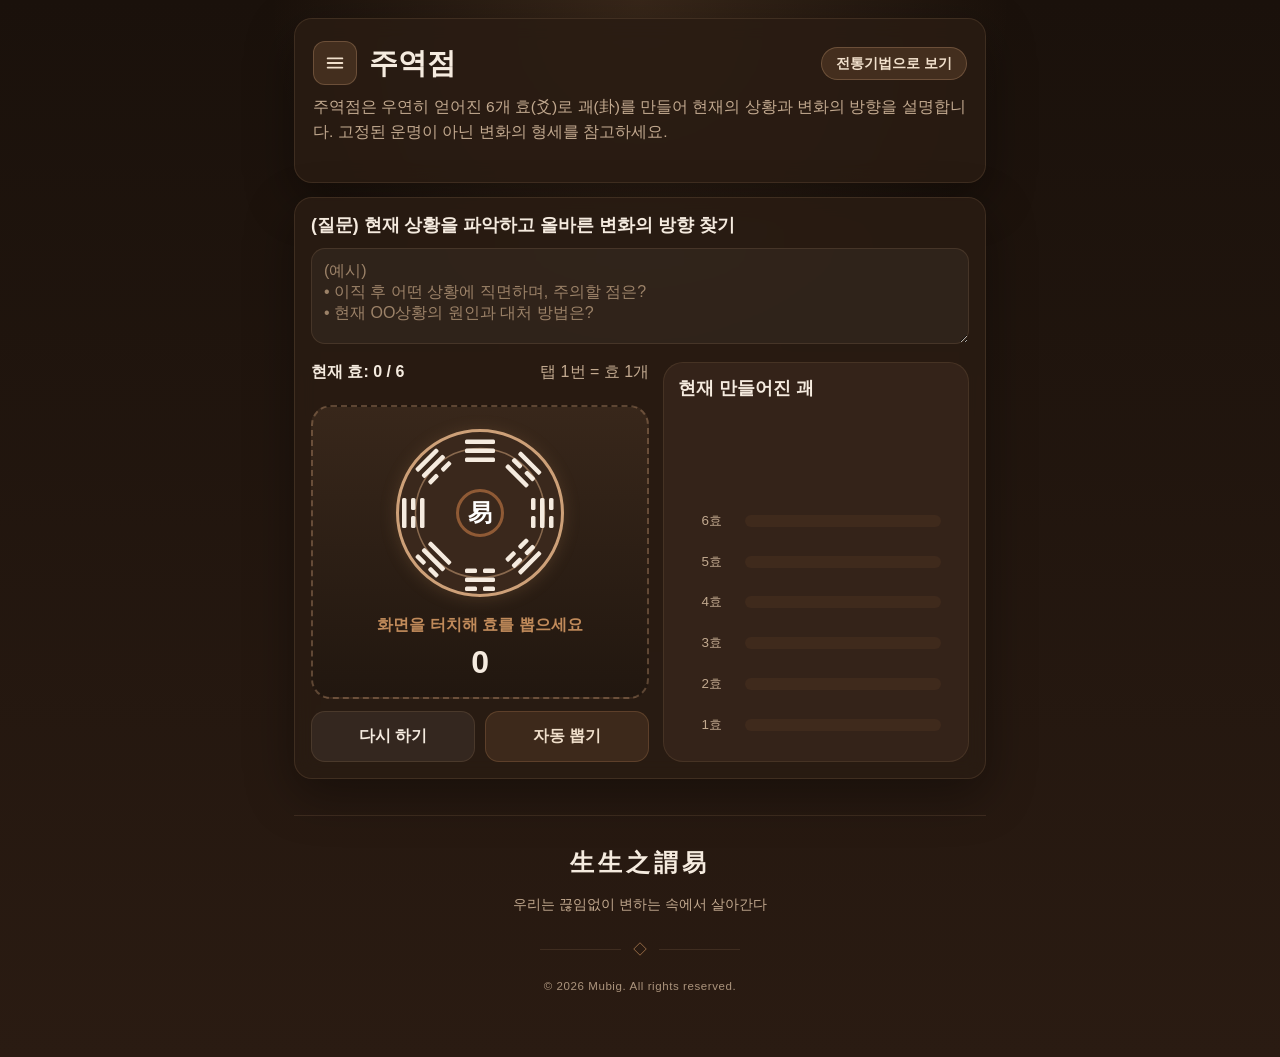
==== index.html @ 2fd38ab7 "Add files via upload" ====
<!DOCTYPE html>
<html lang="ko" data-title-key="doc.title.index"><head>
  <meta charset="UTF-8">
  <meta name="viewport" content="width=device-width, initial-scale=1.0">
<!-- Google tag (gtag.js) -->
<script async src="https://www.googletagmanager.com/gtag/js?id=G-5CH5ZKEJT8"></script>
<script>
  window.dataLayer = window.dataLayer || [];
  function gtag(){dataLayer.push(arguments);}
  gtag('js', new Date());

  gtag('config', 'G-5CH5ZKEJT8');
</script>
  <meta property="og:type" content="website">
  <meta property="og:title" content="주역점">
  <meta property="og:description" content="주역점으로 현재 상황과 변화의 방향을 살펴보세요.">
  <meta property="og:image" content="512.png">
  <meta name="theme-color" content="#1a110b">
  <meta name="description" content="주역점으로 현재 상황과 변화의 방향을 살펴보세요." data-i18n-content="doc.desc">
  <link rel="manifest" href="manifest.webmanifest">
  <link rel="icon" type="image/png" sizes="192x192" href="192.png">
  <link rel="apple-touch-icon" href="192.png">
  <meta name="apple-mobile-web-app-capable" content="yes">
  <meta name="apple-mobile-web-app-status-bar-style" content="black-translucent">
  <script src="init.js"></script>
  <title>주역점 앱</title>
  <link rel="stylesheet" href="style.css">
</head>
<body>
  <aside id="pwaInstallBanner" aria-label="앱 설치" data-i18n-aria="pwa.aria" style="display:none; margin:12px auto; padding:12px 14px; max-width:900px; border:1px solid #8f5a35; border-radius:12px; background:#2b1d13; color:#f5ebdf;">
    <div style="display:flex; align-items:center; gap:12px; flex-wrap:wrap;">
      <div style="flex:1; min-width:180px;">
        <strong data-i18n="pwa.title">주역점 앱 설치</strong>
        <div id="pwaInstallMessage" data-i18n="pwa.msg.default" style="font-size:.9rem; margin-top:4px;">홈 화면에 추가하면 앱처럼 빠르게 열 수 있습니다.</div>
      </div>
      <button type="button" id="pwaInstallButton" data-i18n="pwa.install" style="padding:9px 13px; border:0; border-radius:8px; background:#cda078; color:#1a110b; font-weight:700;">설치하기</button>
      <button type="button" id="pwaInstallClose" aria-label="설치 안내 닫기" data-i18n-aria="pwa.closeAria" data-i18n="pwa.close" style="padding:8px 10px; border:1px solid #8f5a35; border-radius:8px; background:transparent; color:#f5ebdf;">닫기</button>
    </div>
  </aside>
  <div class="app">
    <section class="hero">
      <div class="header-top">
        <div class="header-left">
          <button type="button" class="menu-btn" id="menuBtn" aria-label="메뉴 열기" data-i18n-aria="menu.open">
            <svg viewBox="0 0 24 24" aria-hidden="true" focusable="false"><path d="M4 7h16M4 12h16M4 17h16"/></svg>
          </button>
          <h1 data-i18n="app.name">주역점</h1>
        </div>
        <a href="original.html" class="top-link" data-i18n="nav.toOriginal">전통기법으로 보기</a>
      </div>
      <p class="sub" data-i18n="app.sub">주역점은 우연히 얻어진 6개 효(爻)로 괘(卦)를 만들어 현재의 상황과 변화의 방향을 설명합니다. 고정된 운명이 아닌 변화의 형세를 참고하세요.</p>
    </section>

    <section class="card controls layout">
      <div>
        <h2 data-i18n="q.heading">(질문) 현재 상황을 파악하고 올바른 변화의 방향 찾기</h2>
        <textarea id="question" data-i18n-placeholder="q.placeholder" placeholder="(예시)&#10;• 이직 후 어떤 상황에 직면하며, 주의할 점은?&#10;• 현재 OO상황의 원인과 대처 방법은?"></textarea>
      </div>
      <div class="draw-layout">
        <div class="draw-panel">
          <div class="progress">
            <strong id="progressText">현재 효: 0 / 6</strong>
            <span class="muted" id="tapInfo">탭 1번 = 효 1개</span>
          </div>
          <div id="tapZone" class="tap-zone" role="button" tabindex="0" aria-label="효 뽑기 탭 영역" data-i18n-aria="tap.aria">
            <div class="tap-instruction">
              <svg class="bagua-graphic" viewBox="0 0 120 120" role="img" aria-label="팔괘 이미지" data-i18n-aria="bagua.aria" xmlns="http://www.w3.org/2000/svg" focusable="false">
                <circle cx="60" cy="60" r="55" fill="#3a281c" stroke="#cda078" stroke-width="2"></circle>
                <circle cx="60" cy="60" r="43" fill="none" stroke="#cda078" stroke-opacity=".55" stroke-width="1"></circle>
                <g fill="#f5ebdf">
                  <g transform="translate(60 17)"><rect x="-10" y="-6" width="20" height="3" rx="1"></rect><rect x="-10" y="0" width="20" height="3" rx="1"></rect><rect x="-10" y="6" width="20" height="3" rx="1"></rect></g>
                  <g transform="translate(90 30) rotate(45)"><rect x="-10" y="-6" width="20" height="3" rx="1"></rect><rect x="-10" y="0" width="8" height="3" rx="1"></rect><rect x="2" y="0" width="8" height="3" rx="1"></rect><rect x="-10" y="6" width="20" height="3" rx="1"></rect></g>
                  <g transform="translate(103 60) rotate(90)"><rect x="-10" y="-6" width="8" height="3" rx="1"></rect><rect x="2" y="-6" width="8" height="3" rx="1"></rect><rect x="-10" y="0" width="20" height="3" rx="1"></rect><rect x="-10" y="6" width="8" height="3" rx="1"></rect><rect x="2" y="6" width="8" height="3" rx="1"></rect></g>
                  <g transform="translate(90 90) rotate(135)"><rect x="-10" y="-6" width="20" height="3" rx="1"></rect><rect x="-10" y="0" width="8" height="3" rx="1"></rect><rect x="2" y="0" width="8" height="3" rx="1"></rect><rect x="-10" y="6" width="8" height="3" rx="1"></rect><rect x="2" y="6" width="8" height="3" rx="1"></rect></g>
                  <g transform="translate(60 103)"><rect x="-10" y="-6" width="8" height="3" rx="1"></rect><rect x="2" y="-6" width="8" height="3" rx="1"></rect><rect x="-10" y="0" width="20" height="3" rx="1"></rect><rect x="-10" y="6" width="8" height="3" rx="1"></rect><rect x="2" y="6" width="8" height="3" rx="1"></rect></g>
                  <g transform="translate(30 90) rotate(45)"><rect x="-10" y="-6" width="20" height="3" rx="1"></rect><rect x="-10" y="0" width="20" height="3" rx="1"></rect><rect x="-10" y="6" width="8" height="3" rx="1"></rect><rect x="2" y="6" width="8" height="3" rx="1"></rect></g>
                  <g transform="translate(17 60) rotate(90)"><rect x="-10" y="-6" width="20" height="3" rx="1"></rect><rect x="-10" y="0" width="8" height="3" rx="1"></rect><rect x="2" y="0" width="8" height="3" rx="1"></rect><rect x="-10" y="6" width="20" height="3" rx="1"></rect></g>
                  <g transform="translate(30 30) rotate(135)"><rect x="-10" y="-6" width="8" height="3" rx="1"></rect><rect x="2" y="-6" width="8" height="3" rx="1"></rect><rect x="-10" y="0" width="20" height="3" rx="1"></rect><rect x="-10" y="6" width="20" height="3" rx="1"></rect></g>
                </g>
                <circle cx="60" cy="60" r="15" fill="#3a281c" stroke="#8f5a35" stroke-width="2"></circle>
                <text x="60" y="65" text-anchor="middle" fill="#ffffff" font-family="serif" font-size="16" font-weight="700">易</text>
              </svg>
              <div data-i18n="tap.hint">화면을 터치해 효를 뽑으세요</div>
              <div class="tap-count" id="tapCount">0</div>
            </div>
          </div>
          <div id="livePreview" class="section-block" style="display:none;">
            <h3 data-i18n="live.heading">내가 뽑은 효</h3>
            <div id="liveLinePreview" class="iching-line" style="min-height:28px;"></div>
            <p id="liveLineText" class="sub" style="margin-top:8px;"></p>
          </div>
          <div class="btn-row">
            <button class="ghost" id="resetBtn" data-i18n="btn.reset">다시 하기</button>
            <button class="secondary" id="autoBtn" data-i18n="btn.auto">자동 뽑기</button>
          </div>
        </div>

        <div class="stack-panel">
          <h2 data-i18n="stack.heading">현재 만들어진 괘</h2>
          <div id="hexagramStack" class="hexagram-stack"></div>
        </div>
      </div>
    </section>

    <section class="card hidden" id="resultCard" style="margin-top:14px;">
      <div class="result-title">
        <p class="saved-banner hidden" id="savedBanner"></p>
        <span class="badge" id="resultBadge"></span>
        <h2 id="hexagramName"></h2>
        <p class="trigram-note" id="trigramNote"></p>
        <p class="keyword" id="hexagramKeyword"></p>
        <p class="sub" id="resultIntro"></p>
      </div>

      <p class="term-note" data-i18n-html="result.termNote">
        <b>본괘</b>는 지금의 모습, <b>지괘</b>는 변화 후의 모습입니다.
        <b>바뀌는 효</b>는 붉게 표시된 자리이며, 아래에서부터 1효·2효…로 셉니다.
      </p>
      <div class="hex-compare" id="hexCompare"></div>

      <p class="lang-note hidden" id="langNote" data-i18n="result.langNote"></p>
      <div class="result-stack">
        <div class="section-block">
          <h3 data-i18n="result.core">핵심 해석</h3>
          <p id="coreReading"></p>
        </div>
        <div class="section-block">
          <h3 data-i18n="result.example">이런 경우라면</h3>
          <p id="exampleQuestion" class="question-echo"></p>
          <p id="exampleText"></p>
        </div>
        <div class="section-block">
          <h3 data-i18n="result.situation">지금 상황에서의 의미</h3>
          <p id="situationMeaning"></p>
        </div>
        <div class="section-block">
          <h3 data-i18n="result.change">변화의 방향</h3>
          <div id="changeText" class="change-text"></div>
        </div>
        <div class="section-block">
          <h3 data-i18n="result.todo">지금 해볼 일</h3>
          <ul id="actionList"></ul>
          <details class="more">
            <summary data-i18n="result.moreTips">생활 속 적용 팁 더 보기</summary>
            <ul id="practicalList"></ul>
          </details>
        </div>
      </div>
      <div class="result-actions">
        <button type="button" class="secondary" id="saveBtn" data-i18n="result.save">보관함에 저장</button>
      </div>
      <p class="disclaimer" data-i18n="result.disclaimer">이 풀이는 미래를 맞히는 예언이 아니라, 지금의 상황과 마음가짐을 정리해 보는 참고 자료입니다. 중요한 결정은 사실과 조언을 함께 확인하세요.</p>
    </section>

<footer class="author-footer">
  <p class="footer-motto">生生之謂易</p>

  <p class="footer-description" data-i18n="footer.desc">
    우리는 끊임없이 변하는 속에서 살아간다
  </p>

  <div class="footer-divider" aria-hidden="true">
    <span>◇</span>
  </div>

  <p class="footer-copyright">
    © 2026 Mubig. All rights reserved.
  </p>
</footer>

  </div>

  <script src="hexagrams.js"></script>
  <script src="hexagrams_en.js"></script>
  <script src="i18n.js"></script>
  <script src="store.js"></script>
  <script src="core.js"></script>
  <script src="menu.js"></script>
  <script src="index.js"></script>
  <script src="pwa-install.js"></script>
</body></html>
---- style.css ----
:root {
  --bg: #1a110b;
  --bg-2: #2a1b12;
  --card: rgba(42,28,19,0.88);
  --card-2: rgba(54,37,26,0.94);
  --text: #f5ebdf;
  --sub: #c2a98f;
  --accent: #c08a5a;
  --accent-2: #8f5a35;
  --line: #ecdcc8;
  --yang: #f5ebdf;
  --yin: #1a110b;
  --shadow: 0 16px 48px rgba(0, 0, 0, 0.35);
  --radius: 18px;
  --soft-text: #f0dfcb;
  --change: #ff8da1;
  --surface: #2a1b12;
  --block-bg: rgba(255,255,255,0.04);
  --ghost-bg: rgba(255,255,255,0.06);
  --border: rgba(205,160,120,0.14);
  --placeholder: #9c8268;
  --focus: #f0dfcb;
  --overlay: rgba(0,0,0,0.55);
  color-scheme: dark;
}

:root[data-theme="light"] {
  --bg: #f7f0e6;
  --bg-2: #efe3d3;
  --card: rgba(255,253,249,0.94);
  --card-2: rgba(250,243,234,0.98);
  --text: #2c1e13;
  --sub: #6b5440;
  --accent: #8f5426;
  --accent-2: #6f3f1b;
  --line: #4a3524;
  --yang: #3d2a1a;
  --yin: #f7f0e6;
  --shadow: 0 10px 30px rgba(90,60,30,0.14);
  --soft-text: #5b3a1e;
  --change: #d03a57;
  --surface: #fbf6ee;
  --block-bg: rgba(120,80,40,0.06);
  --ghost-bg: rgba(120,80,40,0.07);
  --border: rgba(120,80,40,0.2);
  --placeholder: #9a8570;
  --focus: #6f3f1b;
  --overlay: rgba(30,20,10,0.45);
  color-scheme: light;
}

* { box-sizing: border-box; }

body {
  margin: 0;
  font-family: -apple-system, BlinkMacSystemFont, "Segoe UI", Roboto, "Noto Sans KR", sans-serif;
  background:
    radial-gradient(circle at top, rgba(192,138,90, 0.18), transparent 30%),
    linear-gradient(180deg, var(--bg) 0%, var(--bg-2) 100%);
  color: var(--text);
  min-height: 100vh;
  -webkit-tap-highlight-color: transparent;
}

.app {
  max-width: 720px;
  margin: 0 auto;
  padding: 18px 14px 42px;
}

.hero, .card {
  background: var(--card);
  backdrop-filter: blur(10px);
  border: 1px solid var(--border);
  border-radius: var(--radius);
  box-shadow: var(--shadow);
}

.hero {
  padding: 22px 18px;
  margin-bottom: 14px;
}

.header-top {
  display: flex;
  justify-content: space-between;
  align-items: center;
}

.top-link {
  color: var(--soft-text);
  background: rgba(192,138,90, 0.18);
  border: 1px solid rgba(205,160,120, 0.3);
  padding: 6px 14px;
  border-radius: 20px;
  text-decoration: none;
  font-size: 0.9rem;
  font-weight: 700;
  transition: background 0.2s, border-color 0.2s;
}

.top-link:hover {
  background: rgba(192,138,90, 0.35);
  border-color: rgba(205,160,120, 0.6);
}

h1, h2, h3 {
  margin: 0;
  line-height: 1.35;
}

h1 { font-size: 1.8rem; }
h2 { font-size: 1.1rem; margin-bottom: 10px; }
h3 { font-size: 1rem; margin-bottom: 8px; }

.sub {
  color: var(--sub);
  margin-top: 10px;
  font-size: 0.97rem;
  line-height: 1.6;
}

.grid {
  display: grid;
  gap: 14px;
}

.card { padding: 16px; }

.controls {
  display: grid;
  gap: 12px;
}

.tap-zone {
  --text: #f5ebdf; --sub: #c2a98f; --accent: #c08a5a; --soft-text: #f0dfcb;
  position: relative;
  border: 2px dashed rgba(205,160,120, 0.35);
  border-radius: 20px;
  min-height: 220px;
  display: flex;
  align-items: center;
  justify-content: center;
  text-align: center;
  padding: 16px;
  color: var(--accent);
  font-weight: 700;
  background: linear-gradient(180deg, rgba(58,40,28,0.95), rgba(34,23,16,0.95));
  overflow: hidden;
  user-select: none;
}

.tap-zone.active {
  transform: scale(0.995);
  background: linear-gradient(180deg, rgba(76,53,37,1), rgba(52,36,25,1));
}

.tap-instruction {
  display: flex;
  flex-direction: column;
  gap: 8px;
}

.tap-count {
  font-size: 2rem;
  color: var(--text);
}

.mini {
  font-size: 0.88rem;
  color: var(--sub);
  font-weight: 500;
}

.layout {
  display: grid;
  gap: 14px;
}

.draw-layout {
  display: grid;
  gap: 14px;
  align-items: stretch;
}

.draw-panel,
.stack-panel {
  display: grid;
  gap: 12px;
}

.stack-panel {
  background: var(--card-2);
  border-radius: 20px;
  padding: 14px;
  border: 1px solid rgba(205,160,120, 0.12);
}

.btn-row {
  display: grid;
  grid-template-columns: repeat(2, 1fr);
  gap: 10px;
}

button {
  border: 0;
  border-radius: 14px;
  padding: 14px 12px;
  font-size: 0.98rem;
  font-weight: 700;
  cursor: pointer;
}

.primary {
  background: linear-gradient(135deg, var(--accent), var(--accent-2));
  color: white;
}

.secondary {
  background: rgba(192,138,90, 0.14);
  color: var(--soft-text);
  border: 1px solid rgba(192,138,90, 0.24);
}

.ghost {
  background: var(--ghost-bg);
  color: var(--text);
  border: 1px solid var(--border);
}

.progress {
  display: flex;
  justify-content: space-between;
  align-items: center;
  margin-bottom: 10px;
  gap: 10px;
  flex-wrap: wrap;
}

.progress strong { font-size: 1rem; }

.hexagram-stack {
  display: grid;
  gap: 8px;
  padding: 10px 0 6px;
  min-height: 180px;
}

.line-row {
  display: flex;
  align-items: center;
  gap: 10px;
}

.line-label {
  width: 44px;
  color: var(--sub);
  font-size: 0.84rem;
  text-align: right;
  flex-shrink: 0;
}

.iching-line {
  flex: 1;
  display: flex;
  justify-content: center;
  align-items: center;
  min-height: 18px;
  position: relative;
}

.yang-line,
.yin-line-left,
.yin-line-right {
  height: 12px;
  border-radius: 999px;
  background: var(--yang);
  box-shadow: inset 0 1px 0 rgba(255,255,255,0.15);
}

.yang-line { width: 88%; }
.yin-wrap {
  width: 88%;
  display: flex;
  justify-content: space-between;
  gap: 16px;
}
.yin-line-left, .yin-line-right { width: calc(50% - 8px); }

.changing-mark {
  position: absolute;
  right: 8px;
  top: -2px;
  font-size: 0.8rem;
  color: var(--change);
  font-weight: 800;
}

.result-title {
  display: flex;
  flex-direction: column;
  gap: 4px;
  margin-bottom: 14px;
}

.badge {
  display: inline-flex;
  align-self: flex-start;
  background: rgba(192,138,90, 0.14);
  color: var(--soft-text);
  padding: 6px 10px;
  border-radius: 999px;
  font-size: 0.82rem;
  font-weight: 800;
  border: 1px solid rgba(205,160,120, 0.2);
}

.two-cols {
  display: grid;
  gap: 12px;
}

.section-block {
  padding: 12px 12px 10px;
  background: var(--block-bg);
  border-radius: 14px;
  border: 1px solid var(--border);
}

.section-block p, .section-block li {
  line-height: 1.7;
  margin: 0;
  font-size: 0.95rem;
}

.section-block ul {
  padding-left: 18px;
  margin: 8px 0 0;
}

.muted { color: var(--sub); }
.hidden { display: none; }

textarea {
  width: 100%;
  min-height: 96px;
  border-radius: 14px;
  border: 1px solid var(--border);
  padding: 12px;
  font: inherit;
  resize: vertical;
  background: var(--block-bg);
  color: var(--text);
}

textarea::placeholder {
  color: var(--placeholder);
}

@media (min-width: 700px) {
  .two-cols {
    grid-template-columns: 1fr 1fr;
  }

  .draw-layout {
    grid-template-columns: 1.05fr 0.95fr;
  }
}

/* Mobile readability improvements */
@media (max-width: 699px) {
  body { font-size: 18px; }
  .app { padding: 16px 12px 36px; }
  h1 { font-size: 2rem; }
  h2 { font-size: 1.3rem; }
  h3 { font-size: 1.15rem; }
  .sub { font-size: 1.08rem; }
  .mini { font-size: 1rem; line-height: 1.5; }
  .tap-count { font-size: 2.4rem; }
  button { font-size: 1.08rem; padding: 16px 12px; }
  .line-label { font-size: 1rem; width: 50px; }
  .section-block p, .section-block li { font-size: 1.08rem; }
  .badge { font-size: 0.95rem; }
  .progress strong { font-size: 1.1rem; }
  textarea { font-size: 1.08rem; }
}

.bagua-graphic {
  width: 180px;
  height: 180px;
  margin: 0 auto 4px;
  flex-shrink: 0;
  filter: drop-shadow(0 2px 8px rgba(192,138,90, 0.2));
}


/* ===== 브랜드 Footer ===== */
.author-footer {
  margin-top: 36px;
  padding: 28px 16px 20px;
  text-align: center;
  color: var(--sub);
  border-top: 1px solid var(--border);
}

.author-footer .footer-motto {
  margin: 0;
  color: var(--text);
  font-family: "Noto Serif KR", "Batang", serif;
  font-size: 1.5rem;
  font-weight: 600;
  letter-spacing: 0.16em;
  line-height: 1.6;
}

.author-footer .footer-description {
  margin: 10px 0 22px;
  color: var(--sub);
  font-size: 0.88rem;
  line-height: 1.8;
  word-break: keep-all;
}

.author-footer .footer-divider {
  display: flex;
  align-items: center;
  justify-content: center;
  gap: 12px;
  max-width: 200px;
  margin: 0 auto 18px;
  color: var(--accent);
  font-size: 0.9rem;
}

.author-footer .footer-divider::before,
.author-footer .footer-divider::after {
  content: "";
  flex: 1;
  height: 1px;
  background: var(--border);
}

.author-footer .footer-copyright {
  margin: 0;
  color: var(--sub);
  font-size: 0.72rem;
  letter-spacing: 0.05em;
  line-height: 1.6;
  opacity: 0.85;
}

@media (max-width: 699px) {
  .author-footer {
    margin-top: 28px;
    padding: 24px 12px 18px;
  }

  .author-footer .footer-motto {
    font-size: 1.35rem;
    letter-spacing: 0.12em;
  }

  .author-footer .footer-description {
    font-size: 0.85rem;
  }

  .author-footer .footer-copyright {
    font-size: 0.68rem;
  }
}

/* ===== 효 뽑기 연출 효과 ===== */
button:disabled { opacity: 0.5; cursor: not-allowed; }

.tap-zone.drawing {
  border-color: rgba(240, 200, 150, 0.9);
  animation: zoneGlow 1.3s ease-in-out infinite;
}
@keyframes zoneGlow {
  0%, 100% { box-shadow: 0 0 0 rgba(192,138,90,0), inset 0 0 20px rgba(192,138,90,0.10); }
  50%      { box-shadow: 0 0 38px rgba(192,138,90,0.55), inset 0 0 56px rgba(192,138,90,0.28); }
}

.tap-zone.drawing .bagua-graphic {
  animation: baguaSpin 2.2s cubic-bezier(.45,.05,.55,.95) infinite;
  filter: drop-shadow(0 0 16px rgba(240, 190, 130, 0.85));
}
@keyframes baguaSpin {
  0%   { transform: rotate(0deg) scale(1); }
  50%  { transform: rotate(200deg) scale(1.08); }
  100% { transform: rotate(360deg) scale(1); }
}

.tap-zone.drawing .tap-instruction > div:not(.tap-count) {
  animation: msgPulse 1.1s ease-in-out infinite;
  color: #f0dfcb;
}
@keyframes msgPulse {
  0%, 100% { opacity: 0.55; }
  50%      { opacity: 1; }
}

.draw-ring {
  position: absolute;
  left: 50%;
  top: 50%;
  width: 40px;
  height: 40px;
  margin: -20px 0 0 -20px;
  border: 2px solid rgba(240, 200, 150, 0.75);
  border-radius: 50%;
  pointer-events: none;
  opacity: 0;
  animation: ringOut 1.8s ease-out infinite;
}
@keyframes ringOut {
  0%   { transform: scale(0.5); opacity: 0.9; }
  100% { transform: scale(9);   opacity: 0; }
}

.tap-zone .tap-burst {
  position: absolute;
  inset: 0;
  pointer-events: none;
  background: radial-gradient(circle, rgba(255,230,190,0.85) 0%, rgba(255,230,190,0) 65%);
  opacity: 0;
  animation: burstFlash 0.8s ease-out forwards;
}
@keyframes burstFlash {
  0%   { opacity: 0; transform: scale(0.4); }
  25%  { opacity: 1; }
  100% { opacity: 0; transform: scale(1.4); }
}

#liveLinePreview.shuffling {
  animation: shuffleJitter 0.12s linear infinite;
  opacity: 0.8;
  filter: blur(0.7px);
}
@keyframes shuffleJitter {
  0%   { transform: translateX(-3px); }
  50%  { transform: translateX(3px); }
  100% { transform: translateX(-3px); }
}

#liveLinePreview.reveal,
.line-row.line-new .iching-line {
  animation: lineReveal 0.8s cubic-bezier(.2,1.3,.4,1);
}
@keyframes lineReveal {
  0%   { transform: scaleX(0.1); opacity: 0; filter: brightness(3); }
  60%  { transform: scaleX(1.06); opacity: 1; filter: brightness(2); }
  100% { transform: scaleX(1); opacity: 1; filter: brightness(1); }
}

.line-row.line-changing .iching-line {
  animation: lineReveal 0.8s cubic-bezier(.2,1.3,.4,1), changeGlow 1.6s ease-in-out 0.8s 2;
}
@keyframes changeGlow {
  0%, 100% { filter: drop-shadow(0 0 0 rgba(255,141,161,0)); }
  50%      { filter: drop-shadow(0 0 10px rgba(255,141,161,0.95)); }
}

.line-row.slot-pulse .iching-line > div {
  animation: slotPulse 0.9s ease-in-out infinite;
}
@keyframes slotPulse {
  0%, 100% { background: rgba(139,94,52,0.12); box-shadow: 0 0 0 rgba(192,138,90,0); }
  50%      { background: rgba(192,138,90,0.60); box-shadow: 0 0 14px rgba(192,138,90,0.7); }
}

.tap-zone.finale { animation: finalePulse 1s ease-out; }
@keyframes finalePulse {
  0%   { box-shadow: 0 0 0 rgba(255,230,190,0); }
  30%  { box-shadow: 0 0 60px rgba(255,230,190,0.8), inset 0 0 70px rgba(255,230,190,0.4); }
  100% { box-shadow: 0 0 0 rgba(255,230,190,0); }
}

.empty-line { width: 88%; height: 12px; border-radius: 999px; background: rgba(139,94,52,.12); }
.tap-zone:focus-visible, button:focus-visible, textarea:focus-visible, .top-link:focus-visible {
  outline: 2px solid var(--focus); outline-offset: 2px;
}
.hidden { display: none !important; }
@media (prefers-reduced-motion: reduce) {
  .tap-zone.drawing, .tap-zone.drawing .bagua-graphic, .draw-ring, #liveLinePreview.shuffling { animation: none !important; }
}

    /* ===== 결과 카드 ===== */
    .trigram-note { color: var(--sub); font-size: 0.9rem; margin: 2px 0 0; }
    .keyword { color: var(--accent); font-weight: 700; font-size: 1.05rem; margin: 8px 0 0; }
    .term-note {
      margin: 0 0 12px; padding: 10px 12px; border-radius: 12px; font-size: 0.9rem; line-height: 1.6;
      color: var(--sub); background: var(--block-bg); border: 1px dashed var(--border);
    }
    .term-note b { color: var(--text); }
    .hex-compare { display: flex; justify-content: center; align-items: center; gap: 18px; margin: 4px 0 16px; }
    .hex-figure { display: grid; gap: 6px; justify-items: center; }
    .hex-figure-title { color: var(--sub); font-size: 0.82rem; text-align: center; }
    .hex-figure-name { color: var(--text); font-weight: 700; font-size: 0.95rem; text-align: center; max-width: 140px; }
    .hex-arrow { font-size: 1.6rem; color: var(--accent); }
    .mini-hex { display: grid; gap: 6px; width: 96px; padding-right: 14px; }
    .mini-hex .iching-line { min-height: 10px; justify-content: flex-start; }
    .mini-hex .yang-line, .mini-hex .yin-line-left, .mini-hex .yin-line-right { height: 8px; }
    .mini-hex .yang-line, .mini-hex .yin-wrap { width: 100%; }
    .mini-hex .yin-wrap { gap: 10px; }
    .mini-hex .yin-line-left, .mini-hex .yin-line-right { width: calc(50% - 5px); }
    .mini-hex .changing-mark { right: -16px; top: -4px; font-size: 0.7rem; }
    .mini-hex .hl .yang-line, .mini-hex .hl .yin-line-left, .mini-hex .hl .yin-line-right { background: var(--change); }
    .result-stack { display: grid; gap: 12px; }
    .question-echo { color: var(--accent); font-weight: 600; margin-bottom: 8px !important; }
    .change-text p + p { margin-top: 8px; }
    details.more { margin-top: 10px; }
    details.more summary { cursor: pointer; color: var(--accent); font-weight: 700; font-size: 0.92rem; }
    .disclaimer { margin: 14px 2px 0; color: var(--sub); font-size: 0.85rem; line-height: 1.6; text-align: center; }
    @media (max-width: 699px) {
      .term-note, .trigram-note { font-size: 1rem; }
      .hex-figure-title, .disclaimer, details.more summary { font-size: 0.95rem; }
    }

/* ===== 헤더 / 메뉴 버튼 ===== */
.header-left { display: flex; align-items: center; gap: 12px; min-width: 0; }
.menu-btn {
  width: 44px; height: 44px; padding: 0; flex-shrink: 0;
  display: inline-flex; align-items: center; justify-content: center;
  color: var(--soft-text); background: rgba(192,138,90,0.18);
  border: 1px solid rgba(205,160,120,0.3); border-radius: 12px;
}
.menu-btn:hover { background: rgba(192,138,90,0.35); }
.menu-btn svg { width: 22px; height: 22px; fill: none; stroke: currentColor; stroke-width: 2; stroke-linecap: round; }
.top-link, .menu-btn { transition: background 0.2s, border-color 0.2s; }
.header-top { gap: 10px; }
.header-top .top-link { text-align: right; white-space: nowrap; flex-shrink: 0; }
.menu-btn:focus-visible, .icon-btn:focus-visible, .drawer-item:focus-visible, .seg button:focus-visible { outline: 2px solid var(--focus); outline-offset: 2px; }

/* ===== 서랍 메뉴 ===== */
.drawer-backdrop {
  position: fixed; inset: 0; z-index: 900; background: var(--overlay);
  opacity: 0; visibility: hidden; transition: opacity 0.25s, visibility 0s 0.25s;
}
.drawer {
  position: fixed; top: 0; left: 0; bottom: 0; z-index: 910;
  width: min(84vw, 320px); padding: 16px 14px 24px; overflow-y: auto;
  background: var(--surface); color: var(--text);
  border-right: 1px solid var(--border); box-shadow: var(--shadow);
  transform: translateX(-102%); visibility: hidden;
  transition: transform 0.28s ease, visibility 0s 0.28s;
}
body.menu-open .drawer-backdrop { opacity: 1; visibility: visible; transition: opacity 0.25s; }
body.menu-open .drawer { transform: none; visibility: visible; transition: transform 0.28s ease; }
body.menu-open { overflow: hidden; }
.drawer-head { display: flex; justify-content: space-between; align-items: center; margin-bottom: 10px; }
.drawer-head h2 { margin: 0; }
.drawer-list { list-style: none; margin: 0; padding: 0; display: grid; gap: 6px; }
.drawer-item {
  display: flex; align-items: center; gap: 12px; width: 100%;
  padding: 14px 12px; border-radius: 12px; border: 1px solid transparent;
  background: transparent; color: var(--text); font: inherit; font-weight: 700;
  text-align: left; text-decoration: none; cursor: pointer;
}
.drawer-item:hover { background: var(--block-bg); border-color: var(--border); }
.drawer-glyph { width: 26px; text-align: center; font-size: 1.25rem; color: var(--accent); flex-shrink: 0; }
.icon-btn {
  width: 40px; height: 40px; padding: 0; border-radius: 12px; font-size: 1rem;
  background: var(--ghost-bg); color: var(--text); border: 1px solid var(--border);
}

/* ===== 설정 / 보관함 창 ===== */
dialog.sheet {
  width: min(92vw, 520px); max-height: 86vh; padding: 0; overflow: hidden;
  background: var(--surface); color: var(--text);
  border: 1px solid var(--border); border-radius: 18px; box-shadow: var(--shadow);
}
dialog.sheet[open] { display: flex; flex-direction: column; }
dialog.sheet::backdrop { background: var(--overlay); }
.sheet-head { display: flex; justify-content: space-between; align-items: center; padding: 16px 16px 6px; }
.sheet-head h2 { margin: 0; }
.sheet-body { padding: 8px 16px 18px; overflow-y: auto; }
.setting-row { padding: 12px 0; border-bottom: 1px solid var(--border); }
.setting-row:last-child { border-bottom: 0; }
.setting-row h3 { margin-bottom: 10px; }
.seg { display: grid; grid-auto-flow: column; grid-auto-columns: 1fr; gap: 8px; }
.seg button {
  padding: 12px 8px; border-radius: 12px; font-weight: 700;
  background: var(--ghost-bg); color: var(--text); border: 1px solid var(--border);
}
.seg button[aria-pressed="true"] { background: linear-gradient(135deg, var(--accent), var(--accent-2)); color: #fff; border-color: transparent; }
.hint { margin: 10px 0 0; color: var(--sub); font-size: 0.88rem; line-height: 1.55; }

/* 보관함 */
.vault-count { margin: 0 0 10px; color: var(--sub); font-size: 0.9rem; }
.vault-warn { margin: 0 0 10px; padding: 10px 12px; border-radius: 12px; font-size: 0.88rem; line-height: 1.5; color: var(--text); background: rgba(208,58,87,0.12); border: 1px solid rgba(208,58,87,0.35); }
.vault-empty { margin: 18px 4px; color: var(--sub); line-height: 1.7; text-align: center; }
.vault-list { list-style: none; margin: 0; padding: 0; display: grid; gap: 10px; }
.vault-item { display: grid; grid-template-columns: auto 1fr; gap: 6px 12px; padding: 12px; border-radius: 14px; background: var(--block-bg); border: 1px solid var(--border); }
.vault-mini .mini-hex { width: 40px; padding-right: 0; gap: 3px; }
.vault-mini .mini-hex .iching-line { min-height: 5px; justify-content: center; }
.vault-mini .mini-hex .yang-line, .vault-mini .mini-hex .yin-line-left, .vault-mini .mini-hex .yin-line-right { height: 4px; }
.vault-mini .mini-hex .yin-wrap { gap: 5px; }
.vault-mini .mini-hex .yin-line-left, .vault-mini .mini-hex .yin-line-right { width: calc(50% - 3px); }
.vault-mini .changing-mark { display: none; }
.vault-info { min-width: 0; }
.vault-title { font-weight: 800; }
.vault-meta { margin-top: 2px; color: var(--sub); font-size: 0.82rem; }
.vault-q { margin-top: 6px; font-size: 0.92rem; line-height: 1.5; overflow: hidden; text-overflow: ellipsis; display: -webkit-box; -webkit-line-clamp: 2; -webkit-box-orient: vertical; word-break: break-word; }
.vault-q.muted { color: var(--sub); }
.vault-actions { grid-column: 1 / -1; display: flex; gap: 8px; justify-content: flex-end; }
button.small { padding: 8px 14px; border-radius: 10px; font-size: 0.9rem; }
button.danger { background: rgba(208,58,87,0.18); color: var(--text); border-color: rgba(208,58,87,0.55); }
.vault-foot { margin-top: 14px; display: flex; justify-content: flex-end; }

/* ===== 결과 카드 보조 요소 ===== */
.result-actions { margin-top: 14px; }
.result-actions button { width: 100%; }
.result-actions button:disabled { opacity: 0.7; }
.saved-banner { margin: 0 0 8px; padding: 8px 12px; border-radius: 12px; font-size: 0.88rem; color: var(--soft-text); background: rgba(192,138,90,0.14); border: 1px solid rgba(192,138,90,0.3); }
.lang-note { margin: 0 0 10px; padding: 8px 12px; border-radius: 12px; font-size: 0.88rem; line-height: 1.5; color: var(--sub); border: 1px dashed var(--border); }

/* 토스트 */
.toast {
  position: fixed; left: 50%; bottom: 28px; z-index: 1000; max-width: min(90vw, 420px);
  transform: translate(-50%, 20px); opacity: 0; pointer-events: none;
  padding: 12px 18px; border-radius: 999px; font-size: 0.95rem; font-weight: 700; text-align: center;
  background: var(--accent-2); color: #fff; box-shadow: var(--shadow); transition: opacity 0.25s, transform 0.25s;
}
.toast.show { opacity: 1; transform: translate(-50%, 0); }

@media (max-width: 699px) {
  .hint, .vault-count, .vault-meta, .saved-banner, .lang-note { font-size: 1rem; }
  .vault-q { font-size: 1.05rem; }
  .drawer-item { font-size: 1.1rem; }
  button.small { font-size: 1rem; }
}
@media (prefers-reduced-motion: reduce) {
  .drawer, .drawer-backdrop, .toast { transition: none !important; }
}
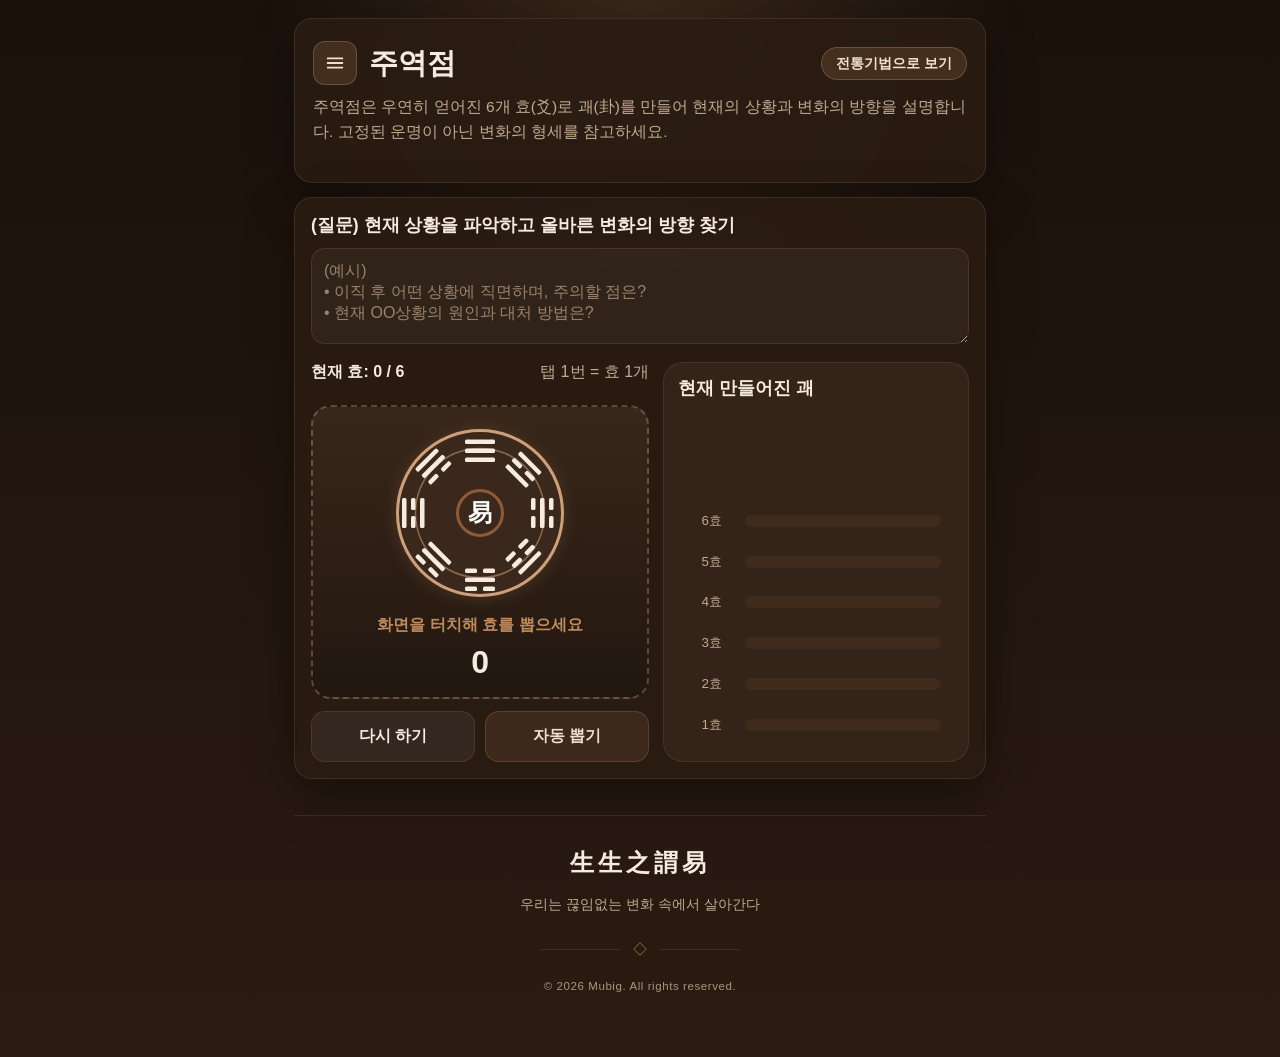
==== commit d198b887: "Add files via upload" ====
--- a/index.html
+++ b/index.html
@@ -156,7 +156,7 @@
   <p class="footer-motto">生生之謂易</p>
 
   <p class="footer-description" data-i18n="footer.desc">
-    우리는 끊임없이 변하는 속에서 살아간다
+    우리는 끊임없는 변화 속에서 살아간다
   </p>
 
   <div class="footer-divider" aria-hidden="true">
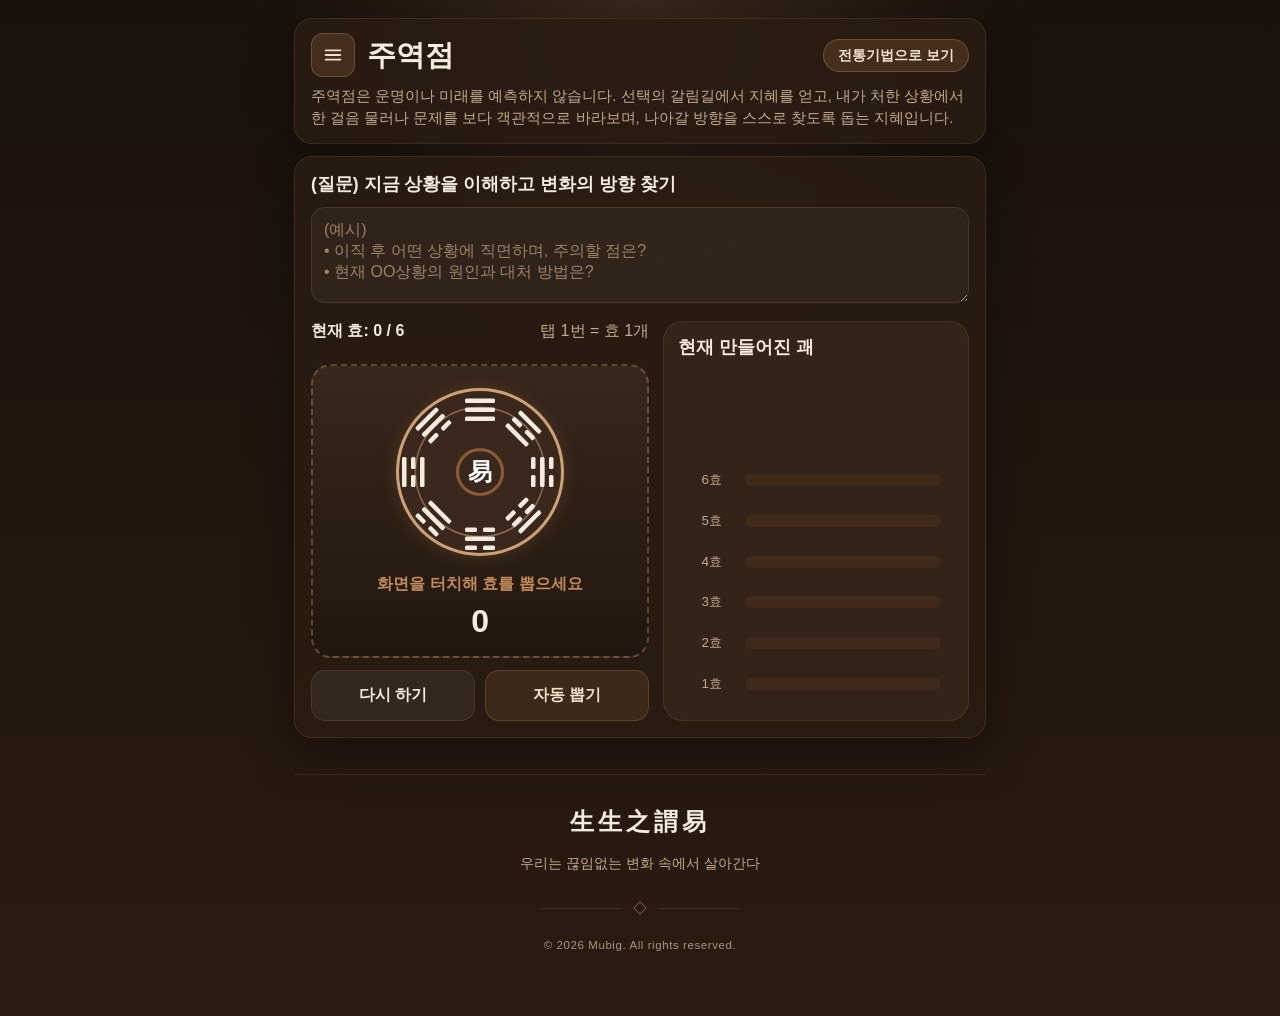
==== commit aef1e96e: "Add files via upload" ====
--- a/index.html
+++ b/index.html
@@ -1,25 +1,23 @@
 <!DOCTYPE html>
 <html lang="ko" data-title-key="doc.title.index"><head>
   <meta charset="UTF-8">
-  <meta name="viewport" content="width=device-width, initial-scale=1.0">
+  <meta name="viewport" content="width=device-width, initial-scale=1.0, viewport-fit=cover">
+  <meta http-equiv="Content-Security-Policy" content="default-src 'self'; script-src 'self' https://www.googletagmanager.com; style-src 'self' 'unsafe-inline'; img-src 'self' data: https://www.googletagmanager.com https://*.google-analytics.com https://*.g.doubleclick.net; connect-src 'self' https://*.google-analytics.com https://*.analytics.google.com https://*.googletagmanager.com https://*.g.doubleclick.net; manifest-src 'self'; worker-src 'self'; object-src 'none'; base-uri 'self'; form-action 'self'">
+  <meta name="referrer" content="strict-origin-when-cross-origin">
 <!-- Google tag (gtag.js) -->
 <script async src="https://www.googletagmanager.com/gtag/js?id=G-5CH5ZKEJT8"></script>
-<script>
-  window.dataLayer = window.dataLayer || [];
-  function gtag(){dataLayer.push(arguments);}
-  gtag('js', new Date());
-
-  gtag('config', 'G-5CH5ZKEJT8');
-</script>
+<script src="gtag-init.js"></script>
   <meta property="og:type" content="website">
   <meta property="og:title" content="주역점">
   <meta property="og:description" content="주역점으로 현재 상황과 변화의 방향을 살펴보세요.">
-  <meta property="og:image" content="512.png">
+  <meta property="og:url" content="https://mubig864.github.io/story/">
+  <meta property="og:image" content="https://mubig864.github.io/story/maskable-512.png">
+  <meta name="twitter:card" content="summary">
   <meta name="theme-color" content="#1a110b">
   <meta name="description" content="주역점으로 현재 상황과 변화의 방향을 살펴보세요." data-i18n-content="doc.desc">
   <link rel="manifest" href="manifest.webmanifest">
   <link rel="icon" type="image/png" sizes="192x192" href="192.png">
-  <link rel="apple-touch-icon" href="192.png">
+  <link rel="apple-touch-icon" href="apple-touch-icon.png">
   <meta name="apple-mobile-web-app-capable" content="yes">
   <meta name="apple-mobile-web-app-status-bar-style" content="black-translucent">
   <script src="init.js"></script>
@@ -48,12 +46,12 @@
         </div>
         <a href="original.html" class="top-link" data-i18n="nav.toOriginal">전통기법으로 보기</a>
       </div>
-      <p class="sub" data-i18n="app.sub">주역점은 우연히 얻어진 6개 효(爻)로 괘(卦)를 만들어 현재의 상황과 변화의 방향을 설명합니다. 고정된 운명이 아닌 변화의 형세를 참고하세요.</p>
+      <p class="sub" data-i18n="app.sub">주역점은 운명이나 미래를 예측하지 않습니다. 선택의 갈림길에서 지혜를 얻고, 내가 처한 상황에서 한 걸음 물러나 문제를 보다 객관적으로 바라보며, 나아갈 방향을 스스로 찾도록 돕는 지혜입니다.</p>
     </section>
 
     <section class="card controls layout">
       <div>
-        <h2 data-i18n="q.heading">(질문) 현재 상황을 파악하고 올바른 변화의 방향 찾기</h2>
+        <h2 data-i18n="q.heading">(질문) 지금 상황을 이해하고 변화의 방향 찾기</h2>
         <textarea id="question" data-i18n-placeholder="q.placeholder" placeholder="(예시)&#10;• 이직 후 어떤 상황에 직면하며, 주의할 점은?&#10;• 현재 OO상황의 원인과 대처 방법은?"></textarea>
       </div>
       <div class="draw-layout">
--- a/style.css
+++ b/style.css
@@ -59,6 +59,7 @@
     linear-gradient(180deg, var(--bg) 0%, var(--bg-2) 100%);
   color: var(--text);
   min-height: 100vh;
+  min-height: 100dvh;
   -webkit-tap-highlight-color: transparent;
 }
 
@@ -77,8 +78,14 @@
 }
 
 .hero {
-  padding: 22px 18px;
-  margin-bottom: 14px;
+  padding: 14px 16px;
+  margin-bottom: 12px;
+}
+
+.hero .sub {
+  margin: 8px 0 0;
+  font-size: 0.92rem;
+  line-height: 1.5;
 }
 
 .header-top {
@@ -375,6 +382,7 @@
   h2 { font-size: 1.3rem; }
   h3 { font-size: 1.15rem; }
   .sub { font-size: 1.08rem; }
+  .hero .sub { font-size: 0.98rem; }
   .mini { font-size: 1rem; line-height: 1.5; }
   .tap-count { font-size: 2.4rem; }
   button { font-size: 1.08rem; padding: 16px 12px; }
@@ -666,7 +674,7 @@
 
 /* ===== 설정 / 보관함 창 ===== */
 dialog.sheet {
-  width: min(92vw, 520px); max-height: 86vh; padding: 0; overflow: hidden;
+  width: min(92vw, 520px); max-height: 86vh; max-height: 86dvh; padding: 0; overflow: hidden;
   background: var(--surface); color: var(--text);
   border: 1px solid var(--border); border-radius: 18px; box-shadow: var(--shadow);
 }
@@ -733,3 +741,26 @@
 @media (prefers-reduced-motion: reduce) {
   .drawer, .drawer-backdrop, .toast { transition: none !important; }
 }
+
+
+/* ===== 노치·홈 인디케이터 대응 (viewport-fit=cover) ===== */
+.app {
+  padding-top: calc(18px + env(safe-area-inset-top, 0px));
+  padding-bottom: calc(42px + env(safe-area-inset-bottom, 0px));
+  padding-left: max(14px, env(safe-area-inset-left, 0px));
+  padding-right: max(14px, env(safe-area-inset-right, 0px));
+}
+@media (max-width: 699px) {
+  .app {
+    padding-top: calc(16px + env(safe-area-inset-top, 0px));
+    padding-bottom: calc(36px + env(safe-area-inset-bottom, 0px));
+    padding-left: max(12px, env(safe-area-inset-left, 0px));
+    padding-right: max(12px, env(safe-area-inset-right, 0px));
+  }
+}
+.drawer {
+  padding-top: calc(16px + env(safe-area-inset-top, 0px));
+  padding-bottom: calc(24px + env(safe-area-inset-bottom, 0px));
+  padding-left: max(14px, env(safe-area-inset-left, 0px));
+}
+.toast { bottom: calc(28px + env(safe-area-inset-bottom, 0px)); }
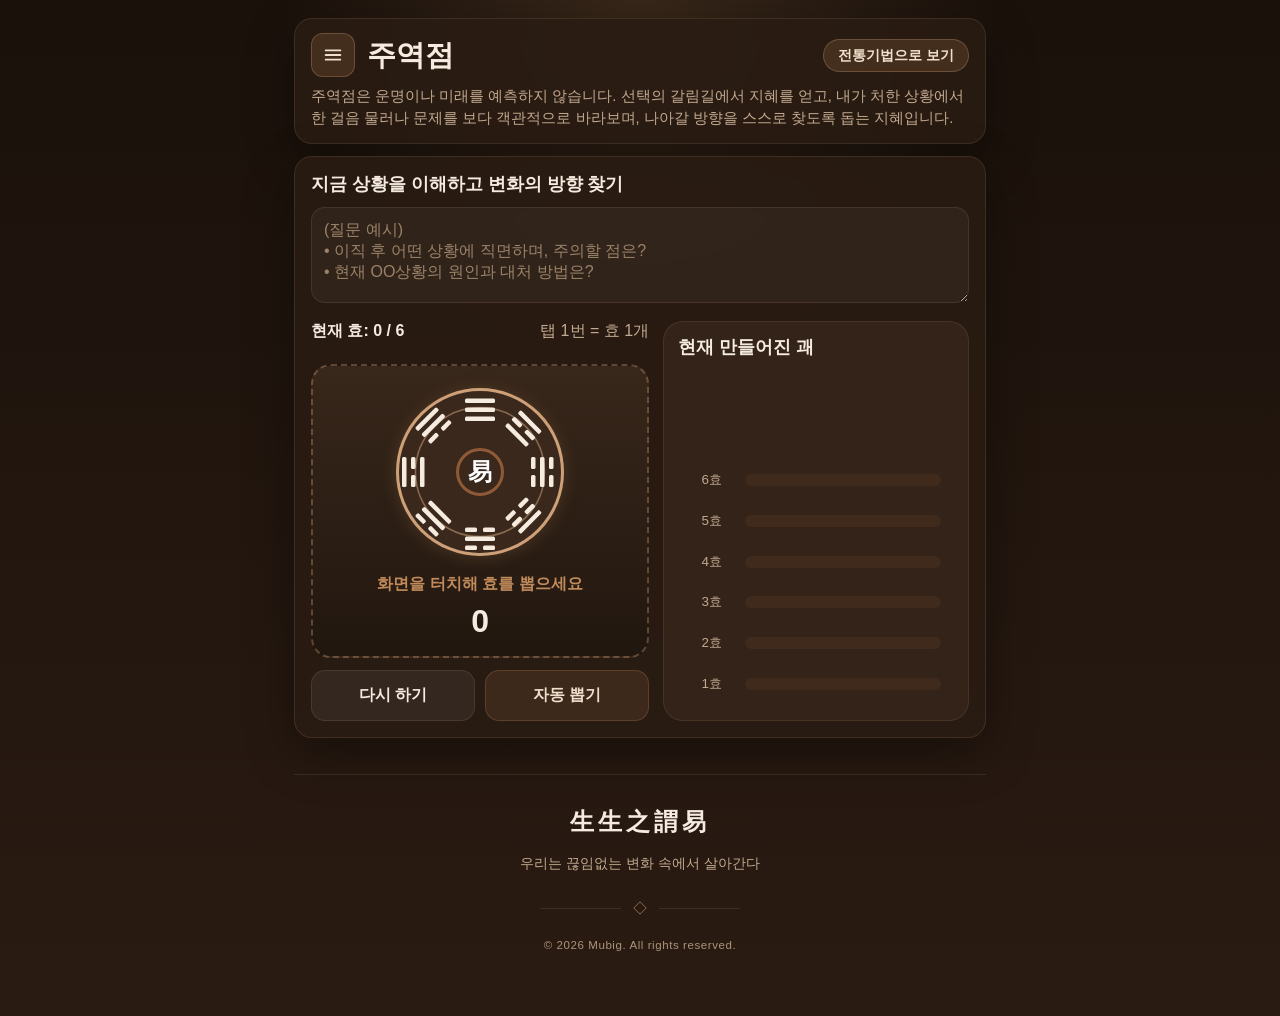
==== commit a781c0bd: "Add files via upload" ====
--- a/index.html
+++ b/index.html
@@ -51,8 +51,8 @@
 
     <section class="card controls layout">
       <div>
-        <h2 data-i18n="q.heading">(질문) 지금 상황을 이해하고 변화의 방향 찾기</h2>
-        <textarea id="question" data-i18n-placeholder="q.placeholder" placeholder="(예시)&#10;• 이직 후 어떤 상황에 직면하며, 주의할 점은?&#10;• 현재 OO상황의 원인과 대처 방법은?"></textarea>
+        <h2 data-i18n="q.heading">지금 상황을 이해하고 변화의 방향 찾기</h2>
+        <textarea id="question" data-i18n-placeholder="q.placeholder" placeholder="(질문 예시)&#10;• 이직 후 어떤 상황에 직면하며, 주의할 점은?&#10;• 현재 OO상황의 원인과 대처 방법은?"></textarea>
       </div>
       <div class="draw-layout">
         <div class="draw-panel">
